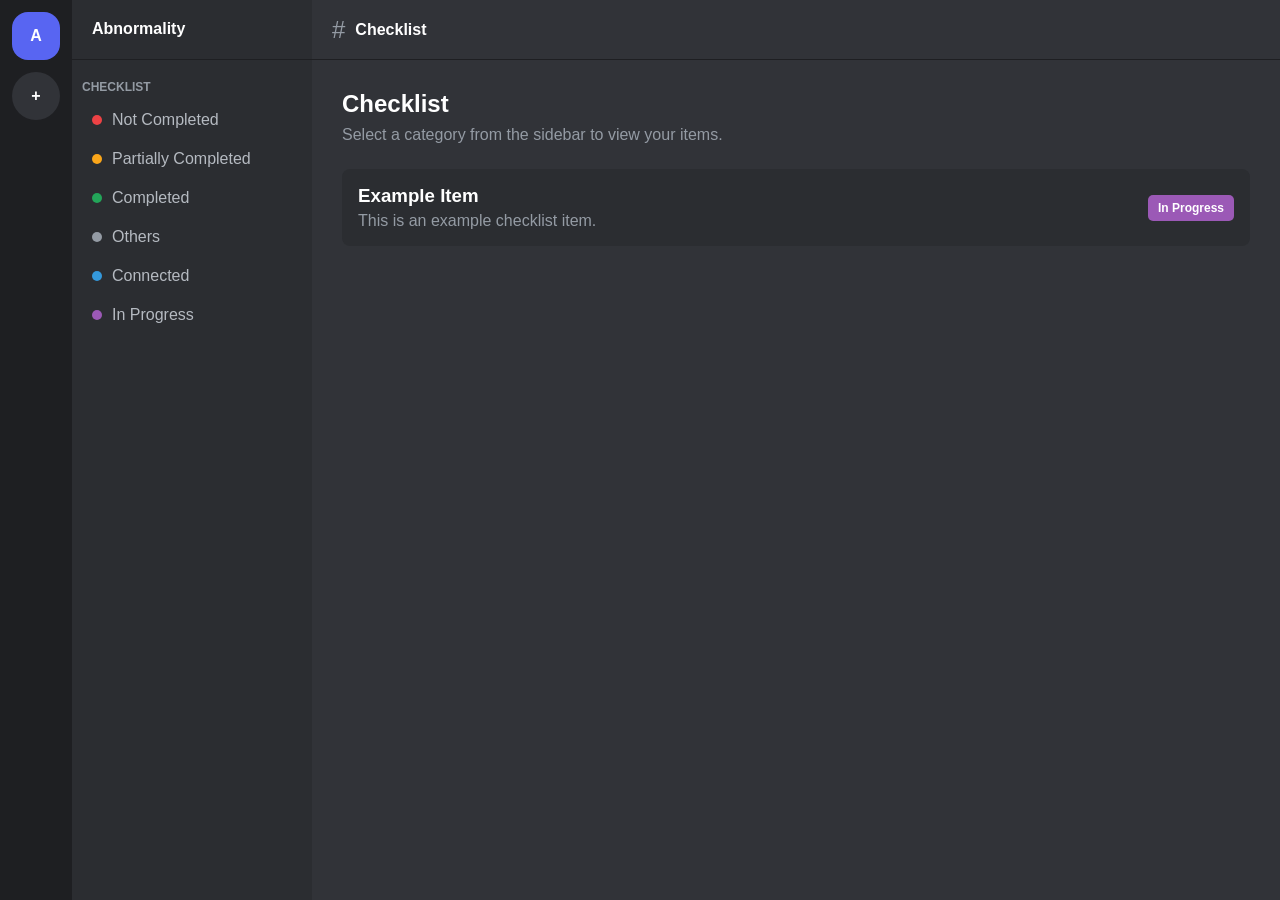
==== html/checklist.html @ f3042239 "major improvement yeahh" ====
<!DOCTYPE html>
<html lang="en">

<head>
    <meta charset="UTF-8">
    <meta name="viewport" content="width=device-width, initial-scale=1.0">

    <link rel="stylesheet" href="../css/checklist.css">

    <title>Checklist</title>
</head>

<body>

    <div class="app">

        <!-- Server Icons -->
        <aside class="servers">
            <div class="server active">A</div>
            <div class="server">+</div>
        </aside>


        <!-- Checklist Sidebar -->
        <aside class="sidebar">

            <div class="sidebar-header">
                <h2>Abnormality</h2>
            </div>

            <div class="category">
                <p>CHECKLIST</p>

                <a href="#not-completed" class="checklist-item">
                    <span class="status red"></span>
                    Not Completed
                </a>

                <a href="#partially-completed" class="checklist-item">
                    <span class="status yellow"></span>
                    Partially Completed
                </a>

                <a href="#completed" class="checklist-item">
                    <span class="status green"></span>
                    Completed
                </a>

                <a href="#others" class="checklist-item">
                    <span class="status grey"></span>
                    Others
                </a>

                <a href="#connected" class="checklist-item">
                    <span class="status blue"></span>
                    Connected
                </a>

                <a href="#in-progress" class="checklist-item">
                    <span class="status purple"></span>
                    In Progress
                </a>
            </div>

        </aside>


        <!-- Main Content -->
        <main class="main">

            <header class="top-bar">
                <span>#</span>
                <h1>Checklist</h1>
            </header>

            <section class="content">

                <h2>Checklist</h2>

                <p class="description">
                    Select a category from the sidebar to view your items.
                </p>

                <!-- Example checklist item -->

                <div class="checklist-card">
                    <div>
                        <h3>Example Item</h3>
                        <p>This is an example checklist item.</p>
                    </div>

                    <span class="item-status in-progress">
                        In Progress
                    </span>
                </div>

            </section>

        </main>

    </div>

</body>

</html>
---- css/checklist.css ----
* {
    box-sizing: border-box;
    margin: 0;
    padding: 0;
}

body {
    font-family: Arial, sans-serif;
    background: #313338;
    color: #dbdee1;
}

/* Whole application */

.app {
    display: flex;
    height: 100vh;
}


/* Server column */

.servers {
    width: 72px;
    background: #1e1f22;
    padding: 12px 0;

    display: flex;
    flex-direction: column;
    align-items: center;
    gap: 12px;
}

.server {
    width: 48px;
    height: 48px;

    border-radius: 50%;
    background: #313338;

    display: flex;
    justify-content: center;
    align-items: center;

    color: white;
    font-weight: bold;

    cursor: pointer;
    transition: 0.2s;
}

.server:hover,
.server.active {
    border-radius: 16px;
    background: #5865f2;
}


/* Sidebar */

.sidebar {
    width: 240px;
    background: #2b2d31;
}

.sidebar-header {
    height: 60px;
    padding: 20px;

    border-bottom: 1px solid #1e1f22;
}

.sidebar-header h2 {
    color: white;
    font-size: 16px;
}

.category {
    padding: 20px 10px;
}

.category p {
    color: #949ba4;
    font-size: 12px;
    font-weight: bold;
    margin-bottom: 8px;
}


/* Checklist categories */

.checklist-item {
    display: flex;
    align-items: center;

    gap: 10px;

    padding: 9px 10px;
    margin-bottom: 3px;

    border-radius: 5px;

    color: #b5bac1;
    text-decoration: none;

    transition: 0.15s;
}

.checklist-item:hover {
    background: #35373c;
    color: white;
}

.status {
    width: 10px;
    height: 10px;

    border-radius: 50%;
}


/* Status colours */

.red {
    background: #ed4245;
}

.yellow {
    background: #faa61a;
}

.green {
    background: #23a559;
}

.grey {
    background: #949ba4;
}

.blue {
    background: #3498db;
}

.purple {
    background: #9b59b6;
}


/* Main content */

.main {
    flex: 1;
    background: #313338;
}

.top-bar {
    height: 60px;

    display: flex;
    align-items: center;

    gap: 10px;

    padding: 0 20px;

    border-bottom: 1px solid #1e1f22;
}

.top-bar span {
    color: #949ba4;
    font-size: 24px;
}

.top-bar h1 {
    color: white;
    font-size: 16px;
}

.content {
    padding: 30px;
}

.content h2 {
    color: white;
    margin-bottom: 8px;
}

.description {
    color: #949ba4;
}


/* Checklist cards */

.checklist-card {
    margin-top: 25px;

    padding: 16px;

    background: #2b2d31;
    border-radius: 8px;

    display: flex;
    align-items: center;
    justify-content: space-between;
}

.checklist-card h3 {
    color: white;
    margin-bottom: 5px;
}

.checklist-card p {
    color: #949ba4;
}


/* Item status */

.item-status {
    padding: 6px 10px;

    border-radius: 5px;

    font-size: 12px;
    font-weight: bold;
}

.in-progress {
    background: #9b59b6;
    color: white;
}
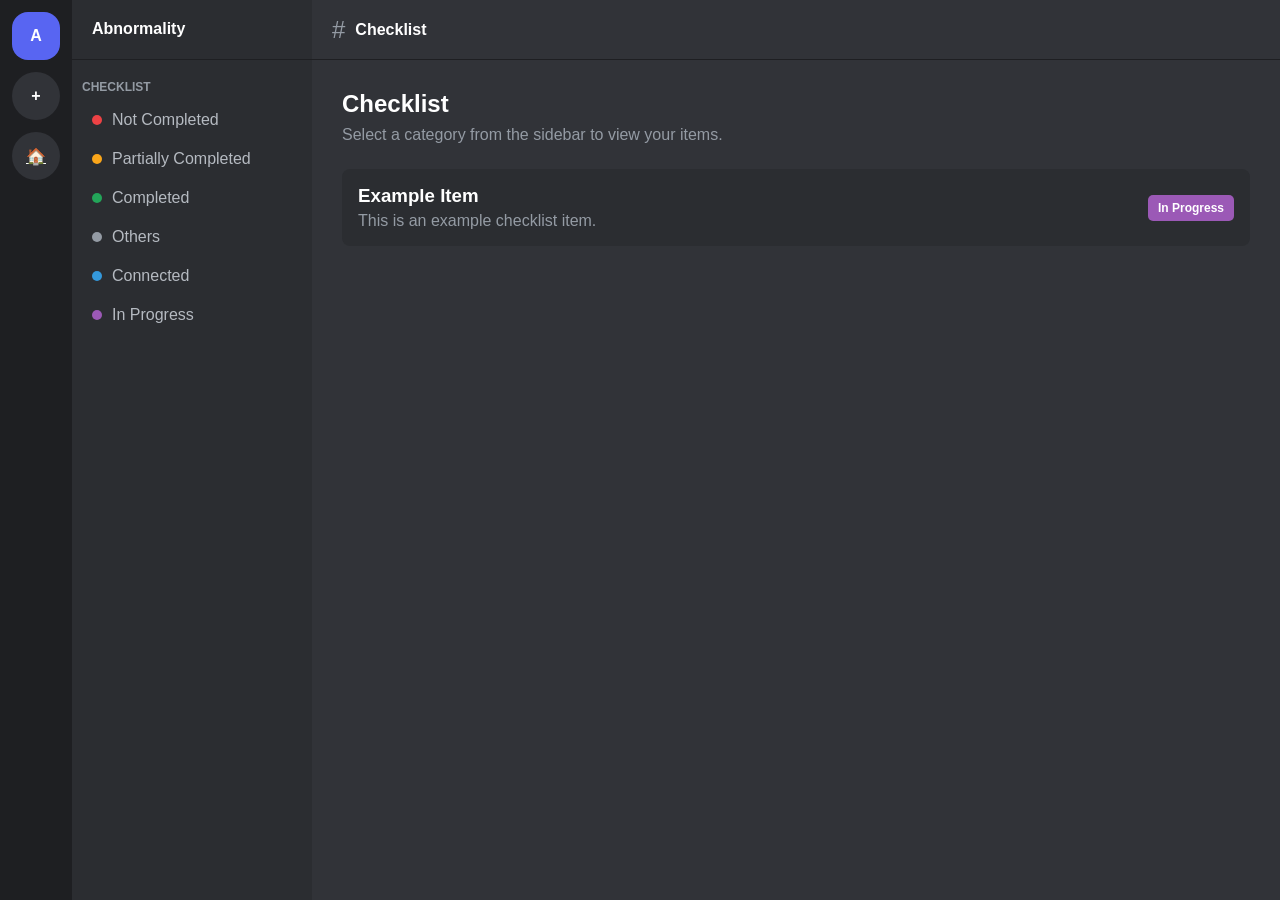
==== commit 9ee36ac5: "Fix Button Links Fixed it" ====
--- a/html/checklist.html
+++ b/html/checklist.html
@@ -18,6 +18,7 @@
         <aside class="servers">
             <div class="server active">A</div>
             <div class="server">+</div>
+            <a href="../index.html" class="server">🏠</a>
         </aside>
 
 
